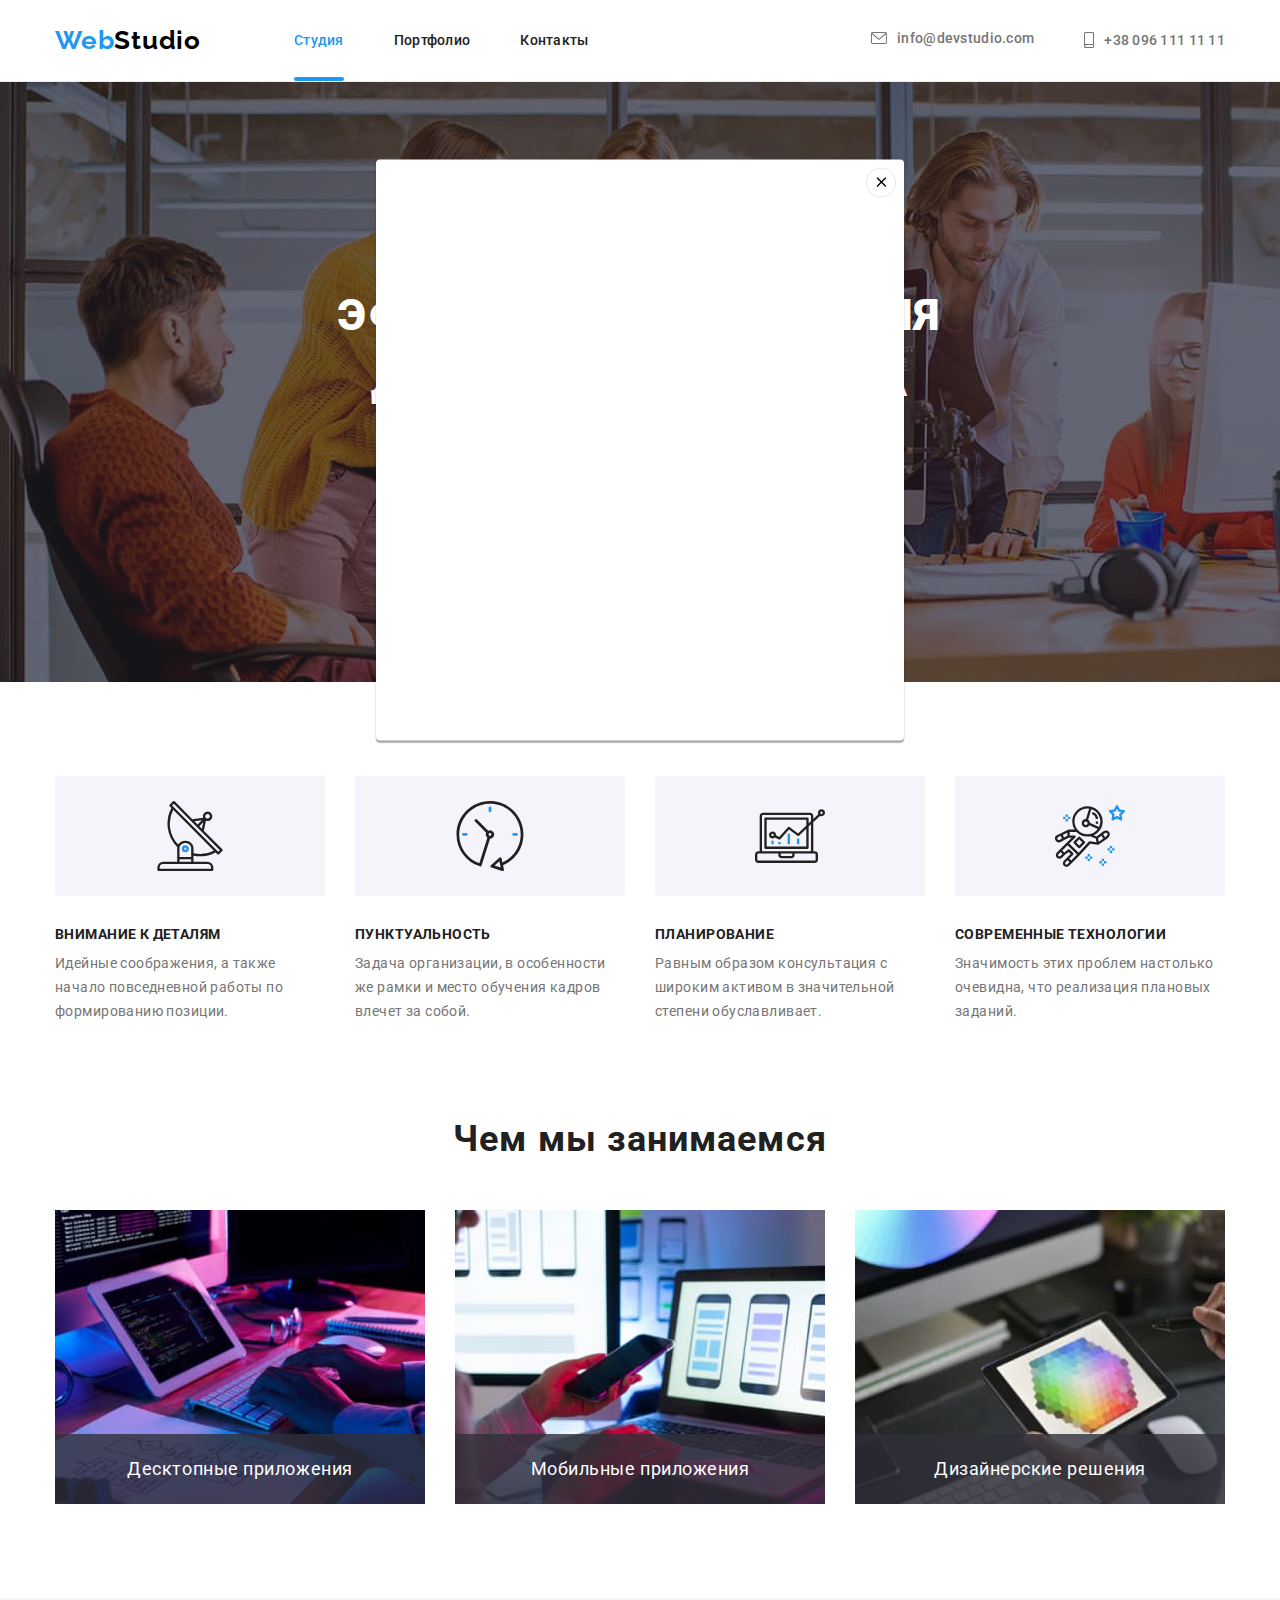
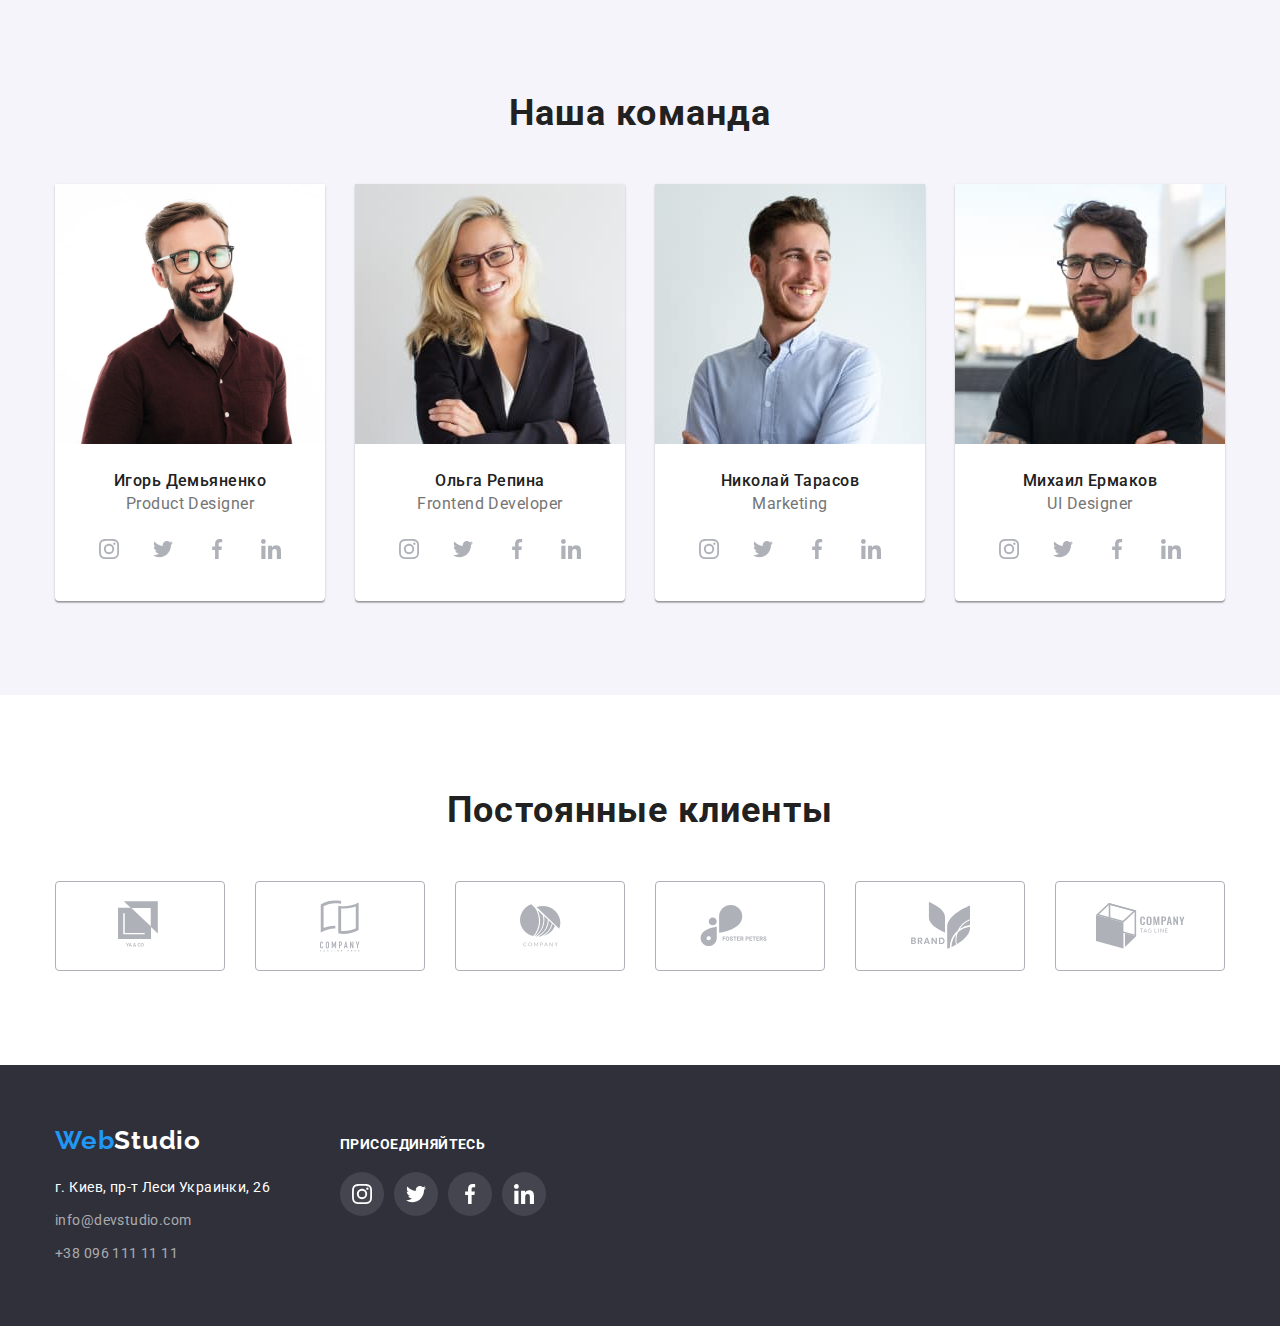
==== index.html @ 822ac02b "Moda window animated" ====
<!DOCTYPE html>
<html lang="ru">
  <head>
    <meta charset="UTF-8" />
    <meta name="viewport" content="width=device-width, initial-scale=1.0" />
    <title>Веб студия</title>
    <link
      rel="stylesheet"
      href=" https://cdnjs.cloudflare.com/ajax/libs/modern-normalize/1.0.0/modern-normalize.min.css"
    />
    <link rel="preconnect" href="https://fonts.gstatic.com" />
    <link href="https://fonts.googleapis.com/css2?family=Roboto:wght@400;500;700;900&display=swap" rel="stylesheet" />
    <link rel="preconnect" href="https://fonts.gstatic.com" />
    <link
      href="https://fonts.googleapis.com/css2?family=Raleway:wght@700&family=Roboto:wght@400;500;700;900&display=swap"
      rel="stylesheet"
    />
    <link rel="stylesheet" href="./css/styles.css" />
  </head>
  <body>
    <header class="page-header">
      <div class="container">
        <nav class="main-navigation">
          <a class="logo-link" href="./index.html">Web<span class="header-logo-text">Studio</span></a>
          <ul class="navigation-list">
            <li class="navigation-list-item">
              <a class="navigation-link current-link" href="#">Студия</a>
            </li>
            <li class="navigation-list-item">
              <a class="navigation-link" href="./portfolio.html">Портфолио</a>
            </li>
            <li class="navigation-list-item">
              <a class="navigation-link" href="#">Контакты</a>
            </li>
          </ul>
        </nav>
        <ul class="contacts-list">
          <li class="contacts-list-item">
            <a class="email-link" href="mailto:info@devstudio.com">
              <svg class="contacts-icon">
                <use href="./images/sprite.svg#icon-envelope"></use>
              </svg>
              info@devstudio.com</a
            >
          </li>
          <li class="contacts-list-item">
            <a class="phone-link" href="tel:+380961111111">
              <svg class="contacts-icon">
                <use href="./images/sprite.svg#icon-smartphone"></use>
              </svg>
              +38 096 111 11 11</a
            >
          </li>
        </ul>
      </div>
    </header>
    <main>
      <!--hero-section-->
      <section class="hero-section">
        <div class="container">
          <h1 class="hero-title">
            Эффективные решения<br />
            для вашего бизнеса
          </h1>
          <button class="modal-open-button" type="button" data-modal-open>Заказать услугу</button>
        </div>
      </section>
      <!--features-section-->
      <section class="features-section">
        <div class="container">
          <h2 class="features-title visually-hidden">features</h2>
          <ul class="features-list">
            <li class="features-list-item">
              <div class="thumb">
                <svg class="features-icon">
                  <use href="./images/sprite.svg#icon-antenna"></use>
                </svg>
              </div>
              <h3 class="features-list-item-title">Внимание к деталям</h3>
              <p class="features-list-item-text">
                Идейные соображения, а также начало повседневной работы по формированию позиции.
              </p>
            </li>
            <li class="features-list-item">
              <div class="thumb">
                <svg class="features-icon">
                  <use href="./images/sprite.svg#icon-clock"></use>
                </svg>
              </div>
              <h3 class="features-list-item-title">Пунктуальность</h3>
              <p class="features-list-item-text">
                Задача организации, в особенности же рамки и место обучения кадров влечет за собой.
              </p>
            </li>
            <li class="features-list-item">
              <div class="thumb">
                <svg class="features-icon">
                  <use href="./images/sprite.svg#icon-diagram"></use>
                </svg>
              </div>
              <h3 class="features-list-item-title">Планирование</h3>
              <p class="features-list-item-text">
                Равным образом консультация с широким активом в значительной степени обуславливает.
              </p>
            </li>
            <li class="features-list-item">
              <div class="thumb">
                <svg class="features-icon">
                  <use href="./images/sprite.svg#icon-astronaut"></use>
                </svg>
              </div>
              <h3 class="features-list-item-title">Современные технологии</h3>
              <p class="features-list-item-text">
                Значимость этих проблем настолько очевидна, что реализация плановых заданий.
              </p>
            </li>
          </ul>
        </div>
      </section>
      <!--section-what-we-do-->
      <section class="what-we-do-section">
        <div class="container">
          <h2 class="what-we-do-title">Чем мы занимаемся</h2>
          <ul class="what-we-do-list">
            <li class="what-we-do-list-item">
              <div class="what-we-do-list-item-wrapper">
                <img
                  class="what-we-do-img"
                  src="./images/what_we_do_img/img.jpg"
                  alt="человек работает с планшетом и клавиатурой"
                  width="370"
                  height="294"
                />

                <p class="what-we-do-text">Десктопные приложения</p>
              </div>
            </li>
            <li class="what-we-do-list-item">
              <div class="what-we-do-list-item-wrapper">
                <img
                  class="what-we-do-img"
                  src="./images/what_we_do_img/img2.jpg"
                  alt="человек держит смартфон"
                  width="370"
                  height="294"
                />
                <p class="what-we-do-text">Мобильные приложения</p>
              </div>
            </li>
            <li class="what-we-do-list-item">
              <div class="what-we-do-list-item-wrapper">
                <img
                  class="what-we-do-img"
                  src="./images/what_we_do_img/img3.jpg"
                  alt="человек держит графический планшет"
                  width="370"
                  height="294"
                />
                <p class="what-we-do-text">Дизайнерские решения</p>
              </div>
            </li>
          </ul>
        </div>
      </section>
      <!--section-our-team-->
      <section class="our-team-section">
        <div class="container">
          <h2 class="our-team-title">Наша команда</h2>
          <ul class="our-team-list">
            <li class="our-team-list-item">
              <img
                class="our-team-item-img"
                src="./images/img_our_team/igor.jpg"
                alt="Игорь Демьяненко"
                width="270"
                height="260"
              />
              <div class="list-item-wrapper">
                <h3 class="our-team-item-name">Игорь Демьяненко</h3>
                <p class="our-team-item-position" lang="en">Product Designer</p>
                <ul class="social-list">
                  <li class="socail-list-item">
                    <a class="social-link" href="">
                      <svg class="social-icon">
                        <use href="./images/sprite.svg#icon-instagram"></use>
                      </svg>
                    </a>
                  </li>
                  <li class="socail-list-item">
                    <a class="social-link" href="">
                      <svg class="social-icon">
                        <use href="./images/sprite.svg#icon-twitter"></use>
                      </svg>
                    </a>
                  </li>
                  <li class="socail-list-item">
                    <a class="social-link" href="">
                      <svg class="social-icon">
                        <use href="./images/sprite.svg#icon-facebook"></use>
                      </svg>
                    </a>
                  </li>
                  <li class="socail-list-item">
                    <a class="social-link" href="">
                      <svg class="social-icon">
                        <use href="./images/sprite.svg#icon-linkedin"></use>
                      </svg>
                    </a>
                  </li>
                </ul>
              </div>
            </li>
            <li class="our-team-list-item">
              <img
                class="our-team-item-img"
                src="./images/img_our_team/olga.jpg"
                alt="Ольга Репина"
                width="270"
                height="260"
              />
              <div class="list-item-wrapper">
                <h3 class="our-team-item-name">Ольга Репина</h3>
                <p class="our-team-item-position" lang="en">Frontend Developer</p>
                <ul class="social-list">
                  <li class="socail-list-item">
                    <a class="social-link" href="">
                      <svg class="social-icon">
                        <use href="./images/sprite.svg#icon-instagram"></use>
                      </svg>
                    </a>
                  </li>
                  <li class="socail-list-item">
                    <a class="social-link" href="">
                      <svg class="social-icon">
                        <use href="./images/sprite.svg#icon-twitter"></use>
                      </svg>
                    </a>
                  </li>
                  <li class="socail-list-item">
                    <a class="social-link" href="">
                      <svg class="social-icon">
                        <use href="./images/sprite.svg#icon-facebook"></use>
                      </svg>
                    </a>
                  </li>
                  <li class="socail-list-item">
                    <a class="social-link" href="">
                      <svg class="social-icon">
                        <use href="./images/sprite.svg#icon-linkedin"></use>
                      </svg>
                    </a>
                  </li>
                </ul>
              </div>
            </li>
            <li class="our-team-list-item">
              <img
                class="our-team-item-img"
                src="./images/img_our_team/nike.jpg"
                alt="Николай Тарасов"
                width="270"
                height="260"
              />
              <div class="list-item-wrapper">
                <h3 class="our-team-item-name">Николай Тарасов</h3>
                <p class="our-team-item-position" lang="en">Marketing</p>
                <ul class="social-list">
                  <li class="socail-list-item">
                    <a class="social-link" href="">
                      <svg class="social-icon">
                        <use href="./images/sprite.svg#icon-instagram"></use>
                      </svg>
                    </a>
                  </li>
                  <li class="socail-list-item">
                    <a class="social-link" href="">
                      <svg class="social-icon">
                        <use href="./images/sprite.svg#icon-twitter"></use>
                      </svg>
                    </a>
                  </li>
                  <li class="socail-list-item">
                    <a class="social-link" href="">
                      <svg class="social-icon">
                        <use href="./images/sprite.svg#icon-facebook"></use>
                      </svg>
                    </a>
                  </li>
                  <li class="socail-list-item">
                    <a class="social-link" href="">
                      <svg class="social-icon">
                        <use href="./images/sprite.svg#icon-linkedin"></use>
                      </svg>
                    </a>
                  </li>
                </ul>
              </div>
            </li>
            <li class="our-team-list-item">
              <img
                class="our-team-item-img"
                src="./images/img_our_team/mike.jpg"
                alt="Михаил Ермаков"
                width="270"
                height="260"
              />
              <div class="list-item-wrapper">
                <h3 class="our-team-item-name">Михаил Ермаков</h3>
                <p class="our-team-item-position" lang="en">UI Designer</p>
                <ul class="social-list">
                  <li class="socail-list-item">
                    <a class="social-link" href="">
                      <svg class="social-icon">
                        <use href="./images/sprite.svg#icon-instagram"></use>
                      </svg>
                    </a>
                  </li>
                  <li class="socail-list-item">
                    <a class="social-link" href="">
                      <svg class="social-icon">
                        <use href="./images/sprite.svg#icon-twitter"></use>
                      </svg>
                    </a>
                  </li>
                  <li class="socail-list-item">
                    <a class="social-link" href="">
                      <svg class="social-icon">
                        <use href="./images/sprite.svg#icon-facebook"></use>
                      </svg>
                    </a>
                  </li>
                  <li class="socail-list-item">
                    <a class="social-link" href="">
                      <svg class="social-icon">
                        <use href="./images/sprite.svg#icon-linkedin"></use>
                      </svg>
                    </a>
                  </li>
                </ul>
              </div>
            </li>
          </ul>
        </div>
      </section>
      <!--section-clients-->
      <section class="clients-section">
        <div class="container">
          <h2 class="cilents-section-title">Постоянные клиенты</h2>
          <ul class="clients-list">
            <li class="clients-list-item">
              <a class="client-link" href="">
                <svg class="client-logo logo-1">
                  <use href="./images/sprite.svg#icon-logo-1"></use>
                </svg>
              </a>
            </li>
            <li class="clients-list-item">
              <a class="client-link" href="">
                <svg class="client-logo logo-2">
                  <use href="./images/sprite.svg#icon-logo-2"></use>
                </svg>
              </a>
            </li>
            <li class="clients-list-item">
              <a class="client-link" href="">
                <svg class="client-logo logo-3">
                  <use href="./images/sprite.svg#icon-logo-3"></use>
                </svg>
              </a>
            </li>
            <li class="clients-list-item">
              <a class="client-link" href="">
                <svg class="client-logo logo-4">
                  <use href="./images/sprite.svg#icon-logo-4"></use>
                </svg>
              </a>
            </li>
            <li class="clients-list-item">
              <a class="client-link" href="">
                <svg class="client-logo logo-5">
                  <use href="./images/sprite.svg#icon-logo-5"></use>
                </svg>
              </a>
            </li>
            <li class="clients-list-item">
              <a class="client-link" href="">
                <svg class="client-logo logo-6">
                  <use href="./images/sprite.svg#icon-logo-6"></use>
                </svg>
              </a>
            </li>
          </ul>
        </div>
      </section>
    </main>
    <footer class="footer">
      <div class="container">
        <div class="footer-left">
          <a class="logo-link" href="./index.html">Web<span class="footer-logo-text">Studio</span></a>
          <address>
            <ul class="address-list">
              <li class="address-item">
                <a class="map-link" href="https://goo.gl/maps/2mVaC3qjZQeZ6FFY8" target="_blank">
                  г. Киев, пр-т Леси Украинки, 26
                </a>
              </li>
              <li class="address-item">
                <a class="email-link" href="mailto:info@devstudio.com">info@devstudio.com</a>
              </li>
              <li class="address-item">
                <a class="phone-link" href="tel:+380961111111">+38 096 111 11 11</a>
              </li>
            </ul>
          </address>
        </div>
        <div class="footer-right">
          <p class="footer-right-text">присоединяйтесь</p>
          <ul class="social-list">
            <li class="socail-list-item">
              <a class="social-link" href="">
                <svg class="social-icon">
                  <use href="./images/sprite.svg#icon-instagram"></use>
                </svg>
              </a>
            </li>
            <li class="socail-list-item">
              <a class="social-link" href="">
                <svg class="social-icon">
                  <use href="./images/sprite.svg#icon-twitter"></use>
                </svg>
              </a>
            </li>
            <li class="socail-list-item">
              <a class="social-link" href="">
                <svg class="social-icon">
                  <use href="./images/sprite.svg#icon-facebook"></use>
                </svg>
              </a>
            </li>
            <li class="socail-list-item">
              <a class="social-link" href="">
                <svg class="social-icon">
                  <use href="./images/sprite.svg#icon-linkedin"></use>
                </svg>
              </a>
            </li>
          </ul>
        </div>
      </div>
    </footer>
    <!--modal-window-->
    <div class=" " data-modal>
      <div class="modal">
        <button class="modal-close-btn" type="button" data-modal-close>
          <svg class="btn-close-icon" width="18px" height="18px">
            <use href="./images/sprite.svg#icon-close"></use>
          </svg>
        </button>
      </div>
    </div>

    <script src="./js/modal.js"></script>
  </body>
</html>
---- css/styles.css ----
/* Появление и скрытие модального окна анимированы при помощи перехода */

:root {
  --text-font: "Roboto", sans-serif;
  --titel-font: "Raleway", sans-serif;
  --primary-color: #212121;
  --secondary-color: #757575;
  --main-white-color: #ffffff;
  --accent-color: #2196f3;
  --secondary-dark-bgc: #2f303a;
  --secondary-light-bgc: #f5f4fa;
  --color-for-line: #ececec;
  --color-for-border: #eeeeee;
  --dark-black: #000000;
  --footer-contacts-color: rgba(255, 255, 255, 0.6);
  --icon-fill: #afb1b8;
  --overlay-color: rgba(33, 149, 243, 0.9);
  --time-function: cubic-bezier(0.4, 0, 0.2, 1);
  --transition-time: 250ms;
  --secondary-overlay-color: rgba(47, 48, 58, 0.8);
}

*,
*::before,
*::after {
  box-sizing: border-box;
}

body {
  font-family: var(--text-font);
  font-weight: 400;
  font-size: 14px;
  color: var(--primary-color);
  background-color: var(--main-white-color);
}

h1,
h2,
h3,
h4,
h5,
h6,
p {
  margin: 0;
}

ul,
ol {
  margin: 0;
  padding: 0;
}

img {
  display: block;
}

/* ==========Utilities============ */

.container {
  width: 1200px;
  padding-left: 15px;
  padding-right: 15px;
  margin: 0 auto;
}

.visually-hidden {
  position: absolute !important;
  clip: rect(1px 1px 1px 1px); /* IE6, IE7 */
  clip: rect(1px, 1px, 1px, 1px);
  padding: 0 !important;
  border: 0 !important;
  height: 1px !important;
  width: 1px !important;
  overflow: hidden;
}

/* ============HEADER============ */

.page-header {
  border-bottom: 1px solid var(--color-for-line);
}

.page-header .container {
  display: flex;
  align-items: center;
}

.main-navigation {
  display: flex;
  align-items: center;
}

.logo-link {
  font-family: Raleway;
  font-weight: 700;
  font-size: 26px;
  line-height: 1.192;
  letter-spacing: 0.03em;
  color: var(--accent-color);
  text-decoration: none;
}

.page-header .logo-link {
  padding-top: 25px;
  padding-bottom: 25px;
  margin-right: 93px;
}

.header-logo-text {
  color: var(--dark-black);
}

.navigation-list {
  display: flex;
  list-style-type: none;
}

.navigation-list-item:not(:last-child) {
  margin-right: 50px;
}

.navigation-link {
  position: relative;
  display: block;
  padding-top: 32px;
  padding-bottom: 32px;
  font-weight: 500;
  line-height: 1.143;
  letter-spacing: 0.02em;
  color: var(--primary-color);
  text-decoration: none;
  transition: color var(--transition-time) var(--time-function);
}

.contacts-list {
  display: flex;
  margin-left: auto;
  list-style-type: none;
}

.contacts-list-item:not(:last-child) {
  margin-right: 50px;
}

.email-link,
.phone-link {
  display: inline-block;
  align-items: center;
  font-style: normal;
  font-weight: 500;
  line-height: 1.143px;
  letter-spacing: 0.02em;
  color: var(--secondary-color);
  text-decoration: none;
  transition: color var(--transition-time) var(--time-function);
}

.navigation-link:hover,
.navigation-link:focus,
.email-link:hover,
.email-link:focus,
.phone-link:hover,
.phone-link:focus {
  color: var(--accent-color);
}

.page-header .email-link,
.page-header .phone-link {
  display: flex;
  padding-top: 32px;
  padding-bottom: 32px;
}

.contacts-icon {
  margin-right: 10px;
}

.current-link {
  color: var(--accent-color);
}

.current-link .contacts-icon {
  fill: var(--accent-color);
}

.contacts-icon {
  fill: var(--secondary-color);
}

.email-link .contacts-icon {
  width: 16px;
  height: 12px;
}

.phone-link .contacts-icon {
  width: 10px;
  height: 16px;
}

contacts-icon:hover,
contacts-icon:focus {
  fill: var(--accent-color);
}

.email-link:hover .contacts-icon,
.email-link:focus .contacts-icon {
  fill: var(--accent-color);
  transition: fill var(--transition-time) var(--time-function);
}

.phone-link:hover .contacts-icon,
.phone-link:focus .contacts-icon {
  fill: var(--accent-color);
}
.current-link::after {
  position: absolute;
  display: block;
  flex-shrink: 0;
  margin-top: 29px;
  width: 100%;
  height: 4px;
  content: "";
  margin-right: 20px;
  background-color: var(--accent-color);
  border-radius: 2px;
}

/* ============HEADER END============ */

/* ============STUDIO PAGE============ */

/* ============HERO SECTION============ */

.hero-section {
  margin: 0 auto;
  padding-top: 200px;
  padding-bottom: 200px;
  max-width: 1600px;
  height: 600px;
  text-align: center;
  background: var(--secondary-dark-bgc);
  background-image: linear-gradient(rgba(47, 48, 58, 0.4), rgba(47, 48, 58, 0.4)),
    url("../images/hero/hero-bcg-image.jpg");
  background-repeat: no-repeat;
  background-size: cover;
}

.hero-title {
  margin-bottom: 30px;
  font-weight: 900;
  font-size: 44px;
  line-height: 1.5;
  text-align: center;
  letter-spacing: 0.06em;
  text-transform: uppercase;
  color: var(--main-white-color);
}

.modal-open-button {
  padding-top: 10px;
  padding-right: 32px;
  padding-bottom: 10px;
  padding-left: 32px;
  min-width: 200px;
  font-weight: 700;
  font-size: 16px;
  line-height: 1.875;
  align-items: center;
  text-align: center;
  letter-spacing: 0.06em;
  color: var(--main-white-color);
  background-color: var(--accent-color);
  box-shadow: 0px 4px 4px rgba(0, 0, 0, 0.15);
  border-radius: 4px;
  border: none;
  transition: background-color var(--transition-time) var(--time-function),
    color var(--transition-time) var(--time-function);
}

.modal-open-button:hover,
.modal-open-button:focus {
  color: var(--primary-color);
  background-color: var(--secondary-light-bgc);
  cursor: pointer;
}

/* ============HERO SECTION END============ */

/* ============FEATURES SECTION ============ */

.features-section {
  padding-top: 94px;
  padding-bottom: 94px;
}

.features-list {
  display: flex;
  list-style-type: none;
}

.features-list-item-title {
  margin-bottom: 10px;
  font-weight: 700;
  font-size: 14px;
  line-height: 1.143;
  letter-spacing: 0.03em;
  text-transform: uppercase;
}

.features-list-item:not(:last-child) {
  margin-right: 30px;
}

.features-list-item-text {
  line-height: 1.714;
  letter-spacing: 0.03em;
  color: var(--secondary-color);
}

.features-icon {
  width: 70px;
  height: 70px;
  fill: var(--secondary-color);
}
.thumb {
  display: flex;
  margin-bottom: 30px;
  justify-content: center;
  align-items: center;
  width: 270px;
  height: 120px;
  background: var(--secondary-light-bgc);
  border-radius: 4px;
}

/* ============FEATURES SECTION END============ */

/* ============WHAT WE DO SECTION ============ */

.what-we-do-section {
  padding-bottom: 94px;
}

.what-we-do-title {
  margin-bottom: 50px;
  font-weight: 700;
  font-size: 36px;
  line-height: 1.167;
  letter-spacing: 0.03em;
  text-align: center;
}

.what-we-do-list {
  display: flex;
  list-style-type: none;
}

.what-we-do-list-item:not(:last-child) {
  margin-right: 30px;
}

.what-we-do-list-item-wrapper {
  position: relative;
}

.what-we-do-text {
  display: flex;
  position: absolute;
  align-items: center;
  justify-content: center;

  left: 0;
  bottom: 0;

  width: 100%;
  height: 70px;

  font-size: 18px;
  line-height: 1.56;
  letter-spacing: 0.03em;
  background-color: var(--secondary-overlay-color);
  color: var(--main-white-color);
}

/* ============WHAT WE DO SECTION END============ */

/* ============OUR TEAM SECTION ============ */

.our-team-section {
  padding-top: 94px;
  padding-bottom: 94px;
  background-color: var(--secondary-light-bgc);
  text-align: center;
}

.our-team-title {
  margin-bottom: 50px;
  font-weight: 700;
  font-size: 36px;
  line-height: 1.167;
  letter-spacing: 0.03em;
}

.our-team-list {
  display: flex;
  list-style-type: none;
}

.our-team-list-item:not(:last-child) {
  margin-right: 30px;
}

.our-team-list-item {
  background-color: var(--main-white-color);
  box-shadow: 0px 1px 3px rgba(0, 0, 0, 0.12), 0px 1px 1px rgba(0, 0, 0, 0.14), 0px 2px 1px rgba(0, 0, 0, 0.2);
  border-radius: 0px 0px 4px 4px;
}

.our-team-item-name {
  margin-bottom: 10px;
  font-weight: 500;
  font-size: 16px;
  line-height: 0.842;
  letter-spacing: 0.03em;
}

.our-team-item-position {
  margin-bottom: 16px;
  font-size: 16px;
  line-height: 0.842;
  letter-spacing: 0.03em;
  color: var(--secondary-color);
}

.our-team-list-item > .list-item-wrapper {
  padding-top: 30px;
  padding-right: 32px;
  padding-bottom: 30px;
  padding-left: 32px;
}

.social-list {
  display: flex;
  list-style-type: none;
  justify-content: space-between;
}

.socail-list-item {
  width: 44px;
  height: 44px;
}

.social-icon {
  width: 20px;
  height: 20px;
  fill: var(--icon-fill);
}

.social-link {
  display: flex;
  justify-content: center;
  align-items: center;
  width: 100%;
  height: 100%;
  background-color: var(--main-white-color);
  border-radius: 50%;
  transition: background-color var(--transition-time) var(--time-function);
}

.social-link:hover,
.social-link:focus {
  background-color: var(--accent-color);
}

.social-link:hover .social-icon,
.social-link:focus .social-icon {
  fill: var(--main-white-color);
}

/* ============OUR TEAM SECTION END============ */

/* ============CLIENTS============ */

.clients-section {
  padding-top: 94px;
  padding-bottom: 94px;
}

.cilents-section-title {
  margin-bottom: 50px;
  font-weight: 700;
  font-size: 36px;
  line-height: 1.167;
  text-align: center;
  letter-spacing: 0.03em;
}
.clients-list {
  display: flex;
  list-style-type: none;
  justify-content: space-between;
}

.clients-list-item {
  width: 170px;
  height: 90px;
}

.clients-list-item:not(:last-child) {
  margin-right: 30px;
}

.client-link {
  display: flex;
  justify-content: center;
  align-items: center;
  width: 100%;
  height: 100%;
  border: 1px solid var(--icon-fill);
  border-radius: 4px;
  transition: border-color var(--transition-time) var(--time-function);
}

.client-link:hover,
.client-link:focus {
  border-color: var(--accent-color);
}

.client-logo {
  fill: var(--icon-fill);
  transition: fill var(--transition-time) var(--time-function);
}

.client-logo.logo-1 {
  width: 44px;
  height: 49px;
}

.client-logo.logo-2 {
  width: 40px;
  height: 52px;
}

.client-logo.logo-3 {
  width: 41px;
  height: 43px;
}

.client-logo.logo-4 {
  width: 80px;
  height: 42px;
}

.client-logo.logo-5 {
  width: 59px;
  height: 47px;
}

.client-logo.logo-6 {
  width: 89px;
  height: 46px;
}

.client-link:hover .client-logo,
.client-link:focus .client-logo {
  fill: var(--accent-color);
}

/* ============CLIENTS END============ */

/* ============STUDIO PAGE END============ */

/* ============FOOTER============ */

.footer {
  padding-top: 60px;
  padding-bottom: 60px;
  background: var(--secondary-dark-bgc);
}

.footer .logo-link {
  display: inline-block;
  margin-bottom: 20px;
}

.footer-logo-text {
  color: var(--main-white-color);
}

.address-list {
  list-style-type: none;
}

.address-item:not(:last-child) {
  margin-bottom: 9px;
}

.map-link {
  font-style: normal;
  font-weight: 400;
  line-height: 1.714;
  letter-spacing: 0.03em;
  color: var(--main-white-color);
  text-decoration: none;
  transition: color var(--transition-time) var(--time-function);
}

.map-link:hover,
.map-link:focus,
.footer .email-link:hover,
.footer .email-link:focus,
.footer .phone-link:hover,
.footer .phone-link:focus {
  color: var(--accent-color);
}

.footer .email-link,
.footer .phone-link {
  font-style: normal;
  font-weight: 400;
  line-height: 1.714;
  letter-spacing: 0.03em;
  color: var(--footer-contacts-color);
  text-decoration: none;
}

.footer > .container {
  display: flex;
  align-items: baseline;
}

.footer-left {
  margin-right: 70px;
}

.footer-right-text {
  margin-bottom: 20px;
  font-weight: 700;
  font-size: 14px;
  line-height: 1.142;
  letter-spacing: 0.03em;
  text-transform: uppercase;
  color: var(--main-white-color);
}

.footer .social-list {
  display: flex;
}

.footer .socail-list-item:not(:last-child) {
  margin-right: 10px;
}

.footer .social-link {
  background-color: rgba(255, 255, 255, 0.1);
  border-radius: 50%;
  transition: background-color var(--transition-time) var(--time-function);
}

.footer .social-icon {
  fill: var(--main-white-color);
}

.footer .social-link:hover,
.footer .social-link:focus {
  background-color: var(--accent-color);
}

/* ============FOOTER END============ */

/* ============PORTFOLIO PAGE ============ */

.portfolio-section {
  padding-top: 94px;
  padding-bottom: 94px;
}

.filter-list {
  display: flex;
  margin-bottom: 50px;
  justify-content: center;
  list-style-type: none;
}
.filter-list-item:not(:last-child) {
  margin-right: 8px;
}

.filter-list-btn {
  padding-top: 6px;
  padding-right: 22px;
  padding-bottom: 6px;
  padding-left: 22px;
  font-weight: 500;
  font-size: 16px;
  line-height: 1.625;
  letter-spacing: 0.03em;
  border-radius: 4px;
  border: none;
  background-color: var(--secondary-light-bgc);
  transition: background-color var(--transition-time) var(--time-function),
    color var(--transition-time) var(--time-function), box-shadow var(--transition-time) var(--time-function);
}

.filter-list-btn:hover,
.filter-list-btn:focus {
  color: var(--main-white-color);
  background-color: var(--accent-color);
  box-shadow: 0px 3px 1px rgba(0, 0, 0, 0.1), 0px 1px 2px rgba(0, 0, 0, 0.08), 0px 2px 2px rgba(0, 0, 0, 0.12);
  cursor: pointer;
}

.active-btn {
  color: var(--main-white-color);
  background-color: var(--accent-color);
}

.portfolio-list {
  display: flex;
  flex-wrap: wrap;
  list-style-type: none;
}

.portfolio-item:not(:nth-child(3n)) {
  margin-right: 30px;
}

.portfolio-item {
  position: relative;
  margin-bottom: 30px;
  max-width: 370px;
  height: 404px;
  background-color: var(--main-white-color);
  border: 1px solid var(--color-for-border);
}

.portfolio-item-link {
  display: block;
  width: 100%;
  height: 100%;
  text-decoration: none;
  color: var(--primary-color);
  overflow: hidden;
  transition: box-shadow var(--transition-time) var(--time-function);
}

.portfolio-item-link:hover,
.portfolio-item-link:focus {
  box-shadow: 0px 1px 1px rgba(0, 0, 0, 0.12), 0px 4px 4px rgba(0, 0, 0, 0.06), 1px 4px 6px rgba(0, 0, 0, 0.16);
}

.portfolio-item-titel {
  margin-bottom: 4px;
  font-weight: 700;
  font-size: 18px;
  line-height: 2;
  letter-spacing: 0.06em;
}

.portfolio-item-category {
  font-size: 16px;
  line-height: 30px;
  letter-spacing: 0.03em;
  color: var(--secondary-color);
}

.portfolio-item-link > .list-item-wrapper {
  padding-top: 20px;
  padding-right: 24px;
  padding-bottom: 20px;
  padding-left: 24px;
}

.portfolio-item-img-wrapper {
  position: relative;
  overflow: hidden;
}

.overlay {
  position: absolute;
  left: 0;
  top: 0;

  padding-top: 63px;
  padding-right: 24px;
  padding-bottom: 63px;
  padding-left: 24px;

  width: 100%;
  height: 100%;

  font-size: 18px;
  line-height: 1.56;
  letter-spacing: 0.03em;
  background-color: var(--overlay-color);
  color: var(--main-white-color);

  overflow: auto;
  transform: translateY(101%);
  transition: transform var(--transition-time) var(--time-function);
}

.portfolio-item-link:hover .overlay,
.portfolio-item-link:focus .overlay {
  transform: translateY(0);
}

/* ============PORTFOLIO PAGE END============ */

/* ============MODAL WINDOW============ */

.backdrop {
  position: fixed;
  top: 0;
  left: 0;
  width: 100%;
  height: 100%;
  background-color: rgba(0, 0, 0, 0.2);

  opacity: 1;
  transition: opacity var(--transition-time) var(--time-function);
}

.modal {
  position: absolute;
  top: 50%;
  left: 50%;
  width: 528px;
  height: 581px;
  background-color: var(--main-white-color);
  box-shadow: 0px 1px 3px rgba(0, 0, 0, 0.12), 0px 1px 1px rgba(0, 0, 0, 0.14), 0px 2px 1px rgba(0, 0, 0, 0.2);
  border-radius: 4px;

  transform: translate(-50%, -50%) scale(1);
  transition: transform var(--transition-time) var(--time-function);
}

.is-hidden {
  opacity: 0;
  pointer-events: none;
}

.backdrop.is-hidden .modal {
  transform: translate(-50%, -50%) scale(0.9);
}

.modal-close-btn {
  position: absolute;
  display: flex;
  align-items: center;
  top: 8px;
  right: 8px;
  width: 30px;
  height: 30px;
  background: transparent;
  border: 1px solid rgba(0, 0, 0, 0.1);
  border-radius: 50%;
  cursor: pointer;
  transition: fill var(--transition-time) var(--time-function);
}

.btn-close-icon {
  fill: var(--dark-black);
}

.modal-close-btn:hover .btn-close-icon,
.modal-close-btn:focus .btn-close-icon {
  fill: var(--accent-color);
}

/* ============MODAL WINDOW END============ */
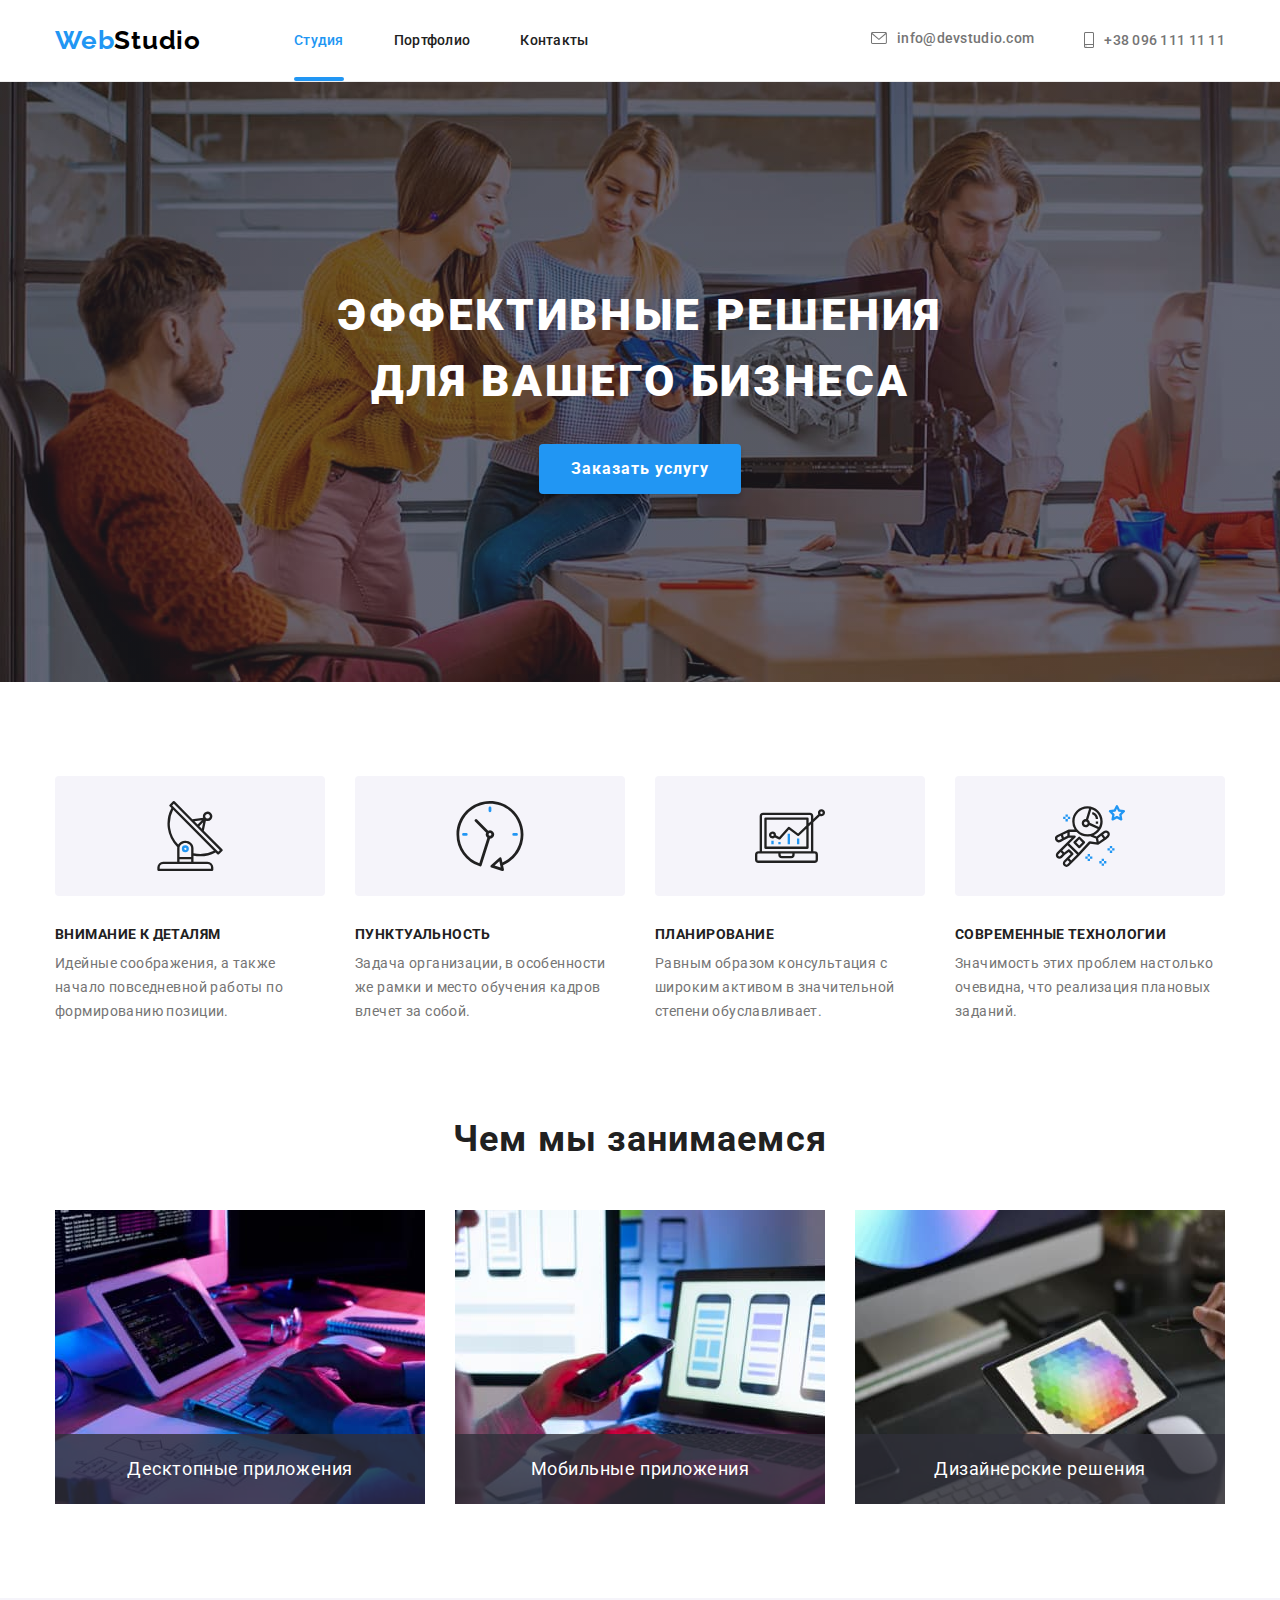
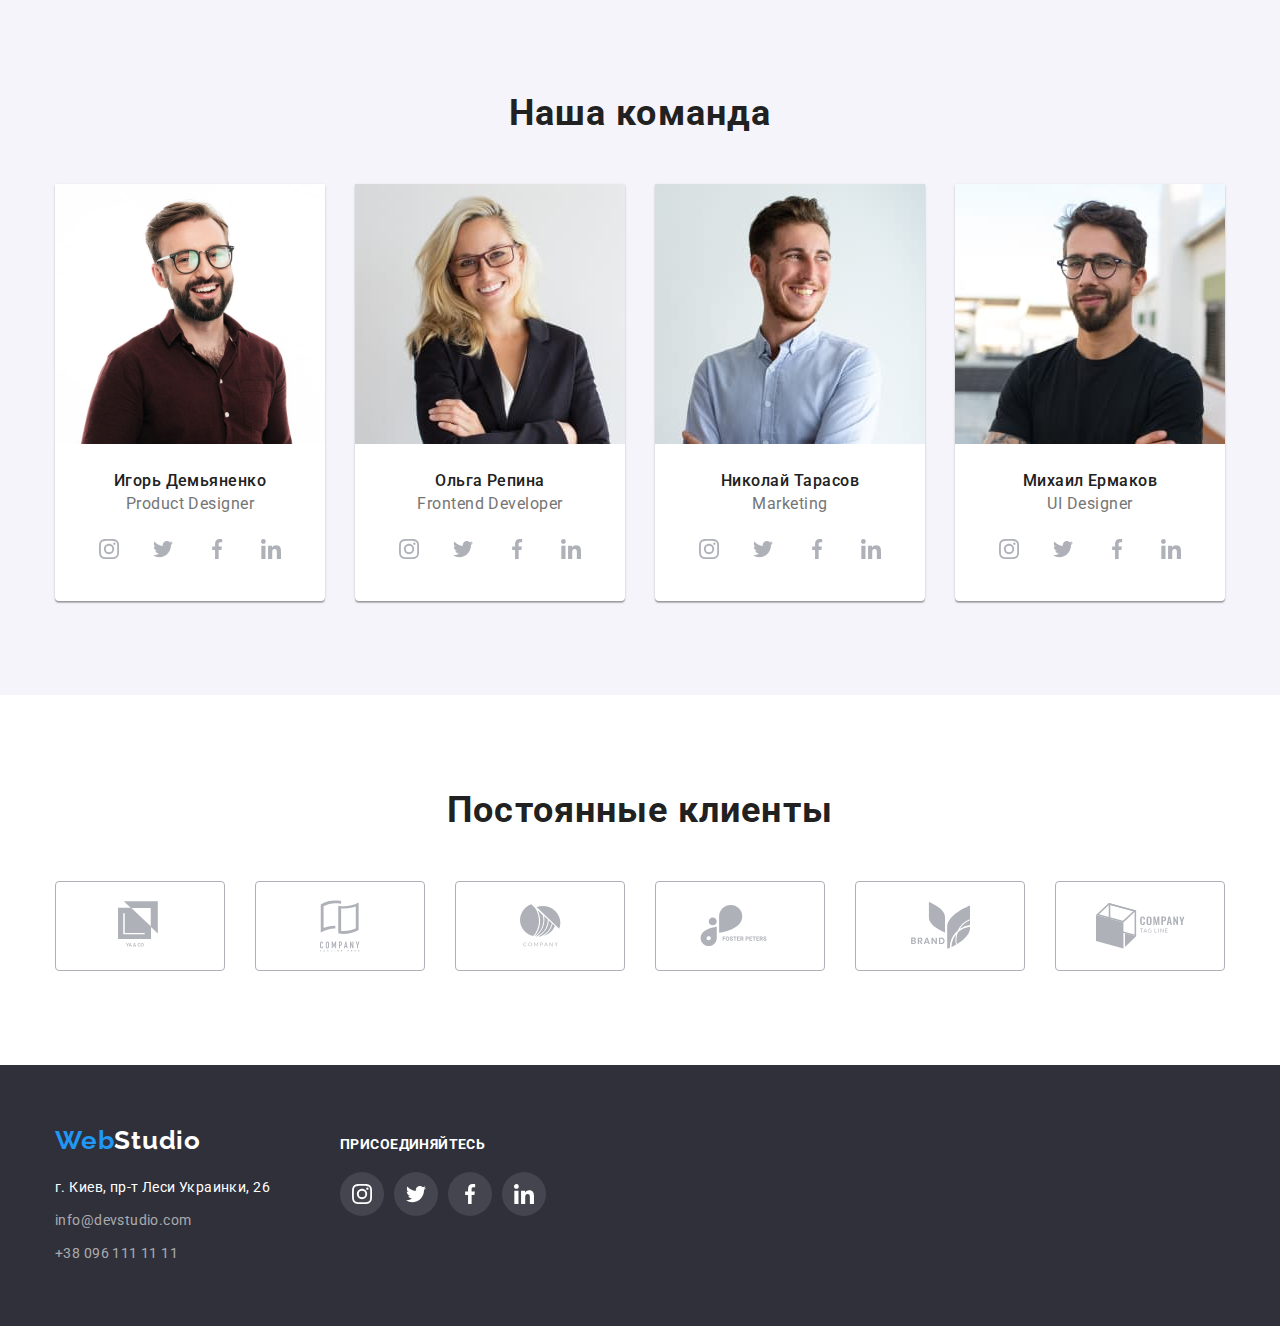
==== commit 65ccc750: "restored class backdrop is-hidden" ====
--- a/index.html
+++ b/index.html
@@ -449,7 +449,7 @@
       </div>
     </footer>
     <!--modal-window-->
-    <div class=" " data-modal>
+    <div class="backdrop is-hidden" data-modal>
       <div class="modal">
         <button class="modal-close-btn" type="button" data-modal-close>
           <svg class="btn-close-icon" width="18px" height="18px">
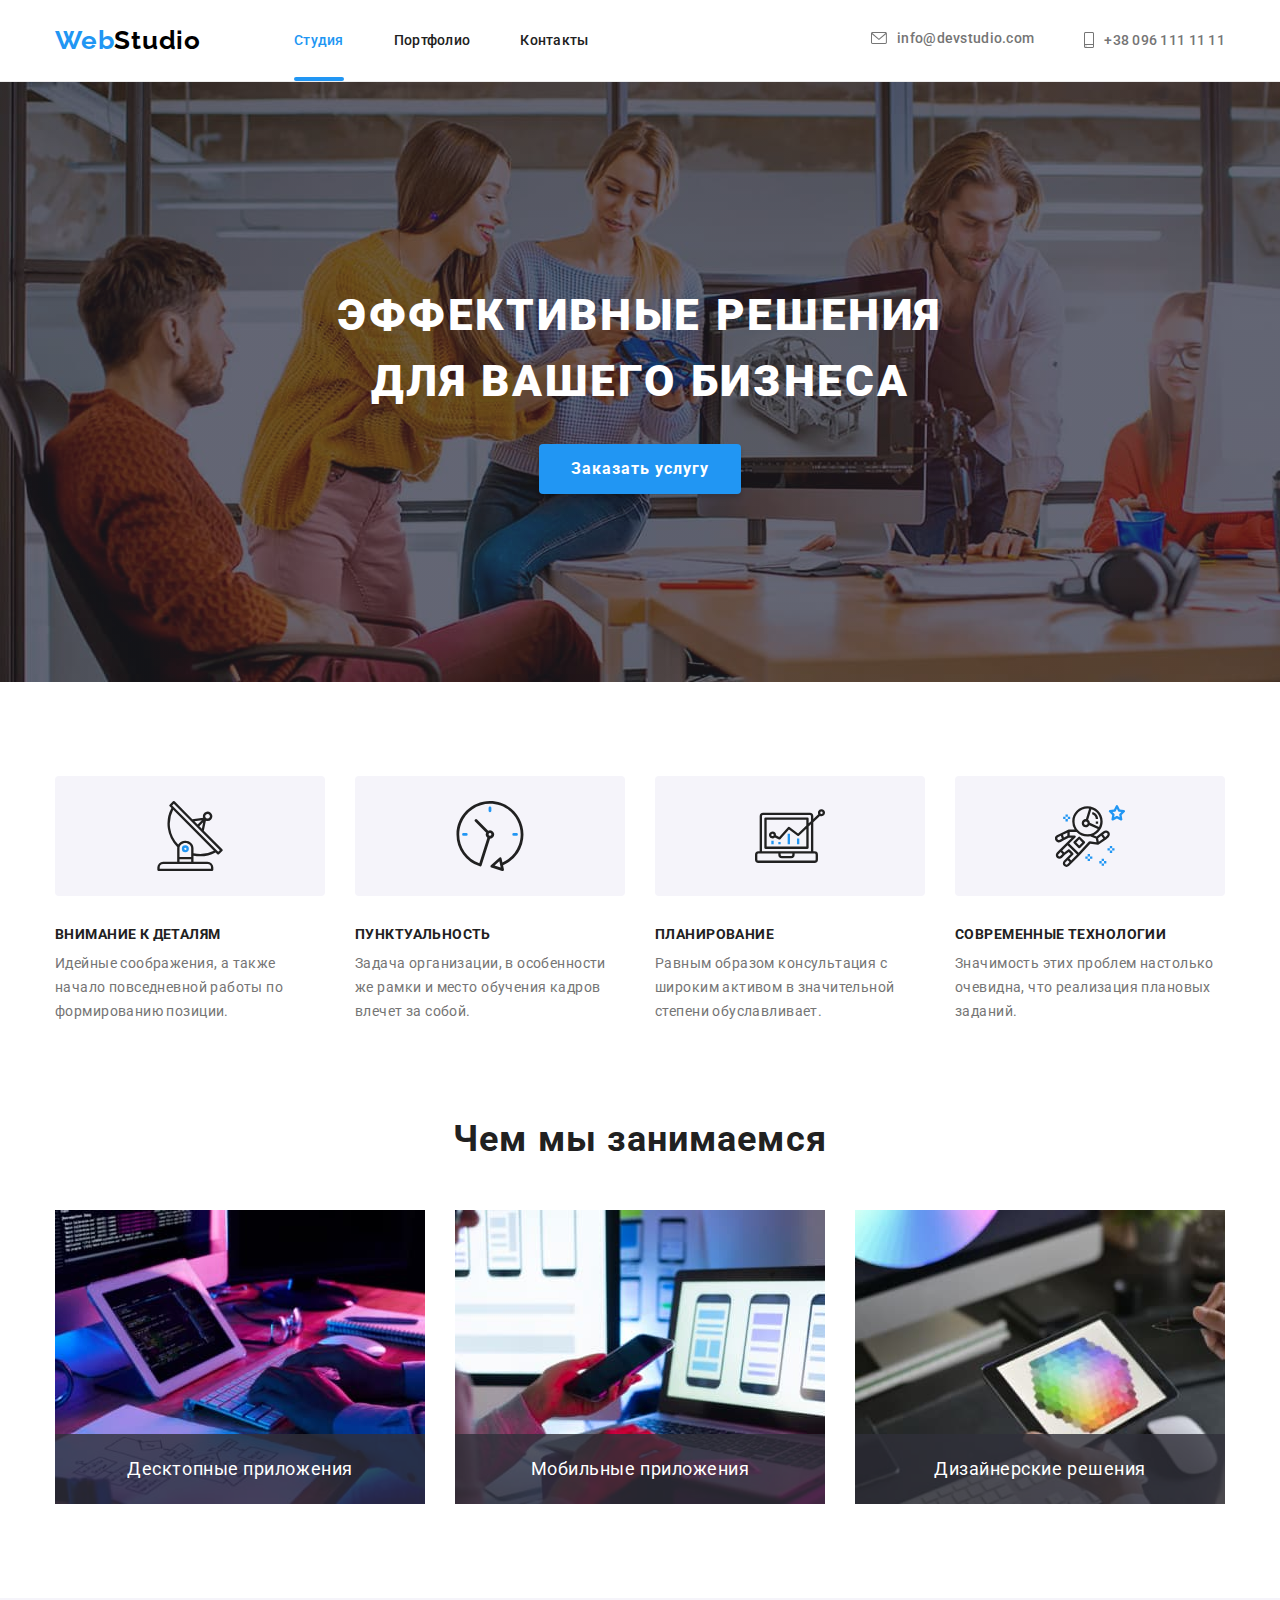
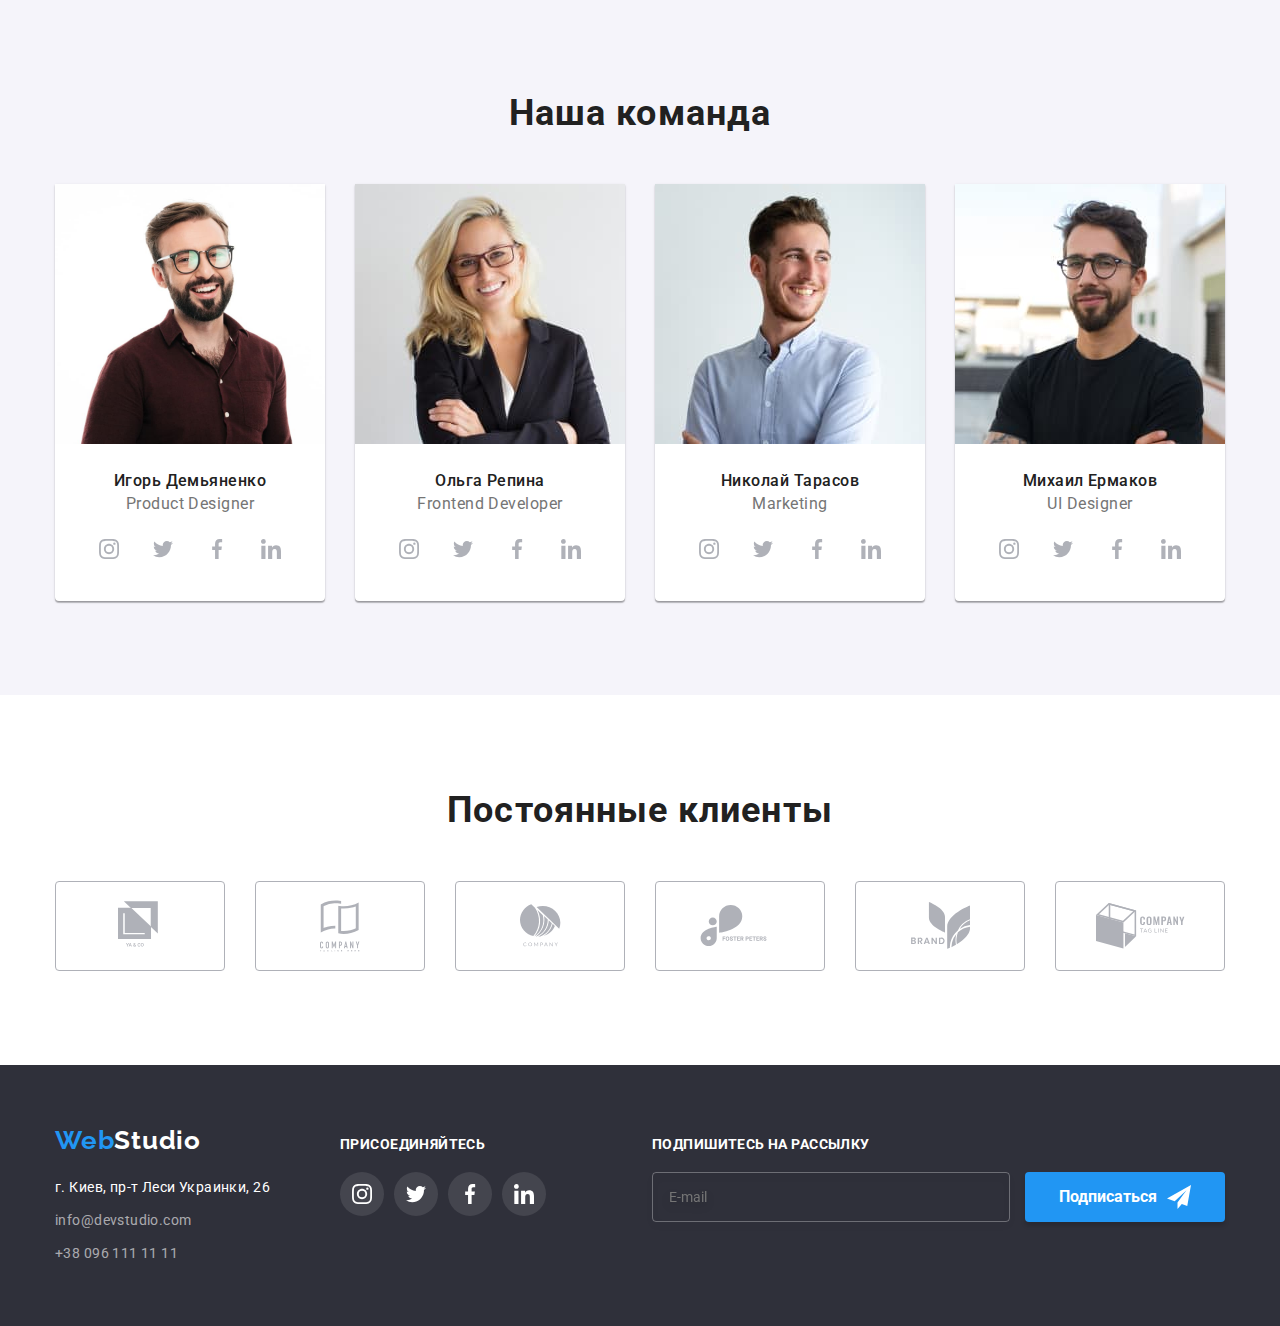
==== commit a6534a4d: "add custom check box in modal from and subscribe  form in footer" ====
--- a/index.html
+++ b/index.html
@@ -446,6 +446,16 @@
             </li>
           </ul>
         </div>
+        <form action="" class="subscribe-form">
+          <b class="subcribe-call">Подпишитесь на рассылку</b>
+          <input type="email" class="subscribe-form-input" name="user-email" placeholder="E-mail" />
+          <button type="submit" class="subscribe-form-btn">
+            Подписаться
+            <svg class="subscribe-form-btn-icon" width="24px" height="24px">
+              <use href="./images/sprite.svg#icon-send"></use>
+            </svg>
+          </button>
+        </form>
       </div>
     </footer>
     <!--modal-window-->
@@ -456,6 +466,45 @@
             <use href="./images/sprite.svg#icon-close"></use>
           </svg>
         </button>
+        <form action="" class="modal-form">
+          <b class="action-call">Оставьте свои данные, мы вам перезвоним</b>
+          <label class="modal-form-input-label">
+            Имя
+            <span class="modal-form-input-wrapper"
+              ><input type="text" name="username" class="modal-form-input" />
+              <svg class="modal-form-icon" width="18px" height="18px">
+                <use href="./images/sprite.svg#icon-person-modal"></use>
+              </svg>
+            </span>
+          </label>
+          <label class="modal-form-input-label">
+            Телефон
+            <span class="modal-form-input-wrapper"
+              ><input type="tel" name="user-tel" class="modal-form-input" />
+              <svg class="modal-form-icon" width="18px" height="18px">
+                <use href="./images/sprite.svg#icon-phone-modal"></use>
+              </svg>
+            </span>
+          </label>
+          <label class="modal-form-input-label">
+            Почта
+            <span class="modal-form-input-wrapper"
+              ><input type="email" name="user-email" class="modal-form-input" />
+              <svg class="modal-form-icon" width="18px" height="18px">
+                <use href="./images/sprite.svg#icon-email-modal"></use>
+              </svg>
+            </span>
+          </label>
+          <label class="modal-form-input-label">
+            Комментарий
+            <textarea name="comments" class="modal-form-comment" placeholder="Введите текст"></textarea>
+          </label>
+          <input type="checkbox" name="policy" id="policy-check" class="modal-form-policy-check visually-hidden" />
+          <label for="policy-check" class="modal-form-label-policy">
+            Соглашаюсь с рассылкой и принимаю &nbsp; <a href=""> Условия договора</a>
+          </label>
+          <button type="submit" class="modal-form-btn">Отправить</button>
+        </form>
       </div>
     </div>
 
--- a/css/styles.css
+++ b/css/styles.css
@@ -1,4 +1,27 @@
-/* Появление и скрытие модального окна анимированы при помощи перехода */
+/* 
++Создана разметка и набраны стили формы подписки на рассылку в футере.
+
++В модальном окне есть разметка формы заявки.
+
++Выполнена разметка и оформление всех иконок в полях формы.
+
++При получении полем фокуса - иконка и рамка инпута меняют цвет 
+(как показано на макете активного состояния элементов формы).
+
++Оригинальный чекбокс о принятии лицензионного соглашения в форме заявки скрыт, 
+а его визуальное оформление сделано вручную, 
+при помощи псевдоэлемента и векторного изображения галочки.
+
+Доп требования
+
+У всех инпутов в формах прописан атрибут name.
+
+У инпутов, где необходимо, есть связанный элемент <label>.
+
+Для всех переходов используй следующие значения:
+время - 250ms
+функция распределения времени - cubic-bezier(0.4, 0, 0.2, 1)   
+*/
 
 :root {
   --text-font: "Roboto", sans-serif;
@@ -18,6 +41,7 @@
   --time-function: cubic-bezier(0.4, 0, 0.2, 1);
   --transition-time: 250ms;
   --secondary-overlay-color: rgba(47, 48, 58, 0.8);
+  --button-hover-color: #188ce8;
 }
 
 *,
@@ -279,8 +303,7 @@
 
 .modal-open-button:hover,
 .modal-open-button:focus {
-  color: var(--primary-color);
-  background-color: var(--secondary-light-bgc);
+  background-color: var(--button-hover-color);
   cursor: pointer;
 }
 
@@ -448,6 +471,7 @@
 .socail-list-item {
   width: 44px;
   height: 44px;
+  transition: background-color var(--transition-time) var(--time-function);
 }
 
 .social-icon {
@@ -464,7 +488,7 @@
   height: 100%;
   background-color: var(--main-white-color);
   border-radius: 50%;
-  transition: background-color var(--transition-time) var(--time-function);
+  /* transition: background-color var(--transition-time) var(--time-function); */
 }
 
 .social-link:hover,
@@ -665,6 +689,75 @@
   background-color: var(--accent-color);
 }
 
+.subscribe-form {
+  margin-left: auto;
+}
+
+.subcribe-call {
+  display: block;
+  margin-bottom: 20px;
+  font-size: 14px;
+  line-height: 1.142;
+  letter-spacing: 0.03em;
+  text-transform: uppercase;
+  color: var(--main-white-color);
+}
+
+.modal-form-comment::placeholder {
+  font-size: 16px;
+  line-height: 1.25;
+  align-items: center;
+  letter-spacing: 0.03em;
+  color: rgba(255, 255, 255, 0.6);
+}
+
+.subscribe-form-input {
+  display: inline-block;
+  padding-left: 16px;
+  margin-right: 12px;
+  min-width: 358px;
+  height: 50px;
+  border: 1px solid rgba(255, 255, 255, 0.3);
+  filter: drop-shadow(0px 4px 4px rgba(0, 0, 0, 0.15));
+  border-radius: 4px;
+  background-color: transparent;
+  color: var(--main-white-color);
+
+  transition: border-color var(--transition-time) var(--time-function);
+}
+
+.subscribe-form-input:focus {
+  outline: none;
+  border-color: var(--accent-color);
+}
+
+.subscribe-form-btn {
+  display: inline-flex;
+  align-items: center;
+  justify-content: center;
+  min-width: 200px;
+  height: 50px;
+  border-radius: 4px;
+
+  box-shadow: 0px 4px 4px rgba(0, 0, 0, 0.15);
+  border: none;
+  background: var(--accent-color);
+  color: var(--main-white-color);
+  font-weight: bold;
+  font-size: 16px;
+  line-height: 1.875;
+
+  transition: background-color var(--transition-time) var(--time-function);
+}
+
+.subscribe-form-btn-icon {
+  margin-left: 10px;
+}
+
+.subscribe-form-btn:hover,
+.subscribe-form-btn:focus {
+  background-color: var(--button-hover-color);
+}
 /* ============FOOTER END============ */
 
 /* ============PORTFOLIO PAGE ============ */
@@ -793,7 +886,6 @@
   background-color: var(--overlay-color);
   color: var(--main-white-color);
 
-  overflow: auto;
   transform: translateY(101%);
   transition: transform var(--transition-time) var(--time-function);
 }
@@ -823,8 +915,11 @@
   position: absolute;
   top: 50%;
   left: 50%;
+
+  padding: 40px;
   width: 528px;
   height: 581px;
+
   background-color: var(--main-white-color);
   box-shadow: 0px 1px 3px rgba(0, 0, 0, 0.12), 0px 1px 1px rgba(0, 0, 0, 0.14), 0px 2px 1px rgba(0, 0, 0, 0.2);
   border-radius: 4px;
@@ -866,4 +961,141 @@
   fill: var(--accent-color);
 }
 
+.modal-form {
+  display: flex;
+  flex-direction: column;
+}
+
+.action-call {
+  margin-bottom: 12px;
+  font-size: 20px;
+  line-height: 1.15;
+  text-align: center;
+  letter-spacing: 0.03em;
+}
+
+.modal-form-input-label {
+  margin-bottom: 10px;
+  font-size: 12px;
+  line-height: 1.167;
+  letter-spacing: 0.01em;
+
+  color: var(--secondary-color);
+}
+
+.modal-form-input-wrapper {
+  position: relative;
+  display: block;
+}
+
+.modal-form-input {
+  display: block;
+  margin-top: 4px;
+  padding-left: 42px;
+  width: 100%;
+  height: 40px;
+  border: 1px solid rgba(33, 33, 33, 0.2);
+  border-radius: 4px;
+
+  transition: border-color var(--transition-time) var(--time-function);
+}
+
+.modal-form-input:focus {
+  outline: none;
+  border-color: var(--accent-color);
+}
+
+.modal-form-icon {
+  position: absolute;
+  top: 50%;
+  left: 12px;
+  transform: translateY(-50%);
+  transition: fill var(--transition-time) var(--time-function);
+}
+
+.modal-form-input:focus + .modal-form-icon {
+  fill: var(--accent-color);
+}
+
+.modal-form-comment {
+  display: block;
+  margin-top: 4px;
+  padding: 16px;
+  width: 100%;
+  height: 120px;
+  border: 1px solid rgba(33, 33, 33, 0.2);
+  border-radius: 4px;
+  resize: none;
+
+  font-size: 14px;
+  line-height: 1.143;
+  letter-spacing: 0.01em;
+
+  transition: border-color var(--transition-time) var(--time-function);
+}
+
+.modal-form-comment:focus {
+  outline: none;
+  border-color: var(--accent-color);
+}
+
+.modal-form-comment::placeholder {
+  color: rgba(117, 117, 117, 0.5);
+}
+
+.modal-form-comment:focus::placeholder {
+  color: var(--accent-color);
+}
+
+.modal-form-label-policy {
+  display: flex;
+  align-items: center;
+  flex-wrap: wrap;
+  margin-top: 10px;
+}
+
+.modal-form-label-policy::before {
+  display: inline-block;
+  width: 15px;
+  height: 15px;
+  border: 1px solid var(--primary-color);
+  content: "";
+  margin-right: 10px;
+}
+
+.modal-form-policy-check:checked + .modal-form-label-policy::before {
+  background-color: var(--accent-color);
+  background-image: url(../images/modal/icon-check.svg);
+  border-color: transparent;
+  background-size: contain;
+  background-origin: border-box;
+}
+
+.modal-form-policy-check:focus + .modal-form-label-policy::before {
+  box-shadow: 0 0 0 2px var(--accent-color);
+}
+
+.modal-form-btn {
+  margin-top: 30px;
+  padding: 10px 55px;
+  min-width: 200px;
+  border-radius: 4px;
+  border: none;
+  font-weight: 700;
+  font-size: 16px;
+  line-height: 1.875;
+  letter-spacing: 0.06em;
+  color: var(--main-white-color);
+  background-color: var(--accent-color);
+  box-shadow: 0px 4px 4px rgba(0, 0, 0, 0.15);
+  cursor: pointer;
+  align-self: center;
+  transition: bbackground-color var(--transition-time) var(--time-function);
+}
+
+.modal-form-btn:hover,
+.modal-form-btn:focus {
+  background-color: var(--button-hover-color);
+}
+
 /* ============MODAL WINDOW END============ */
